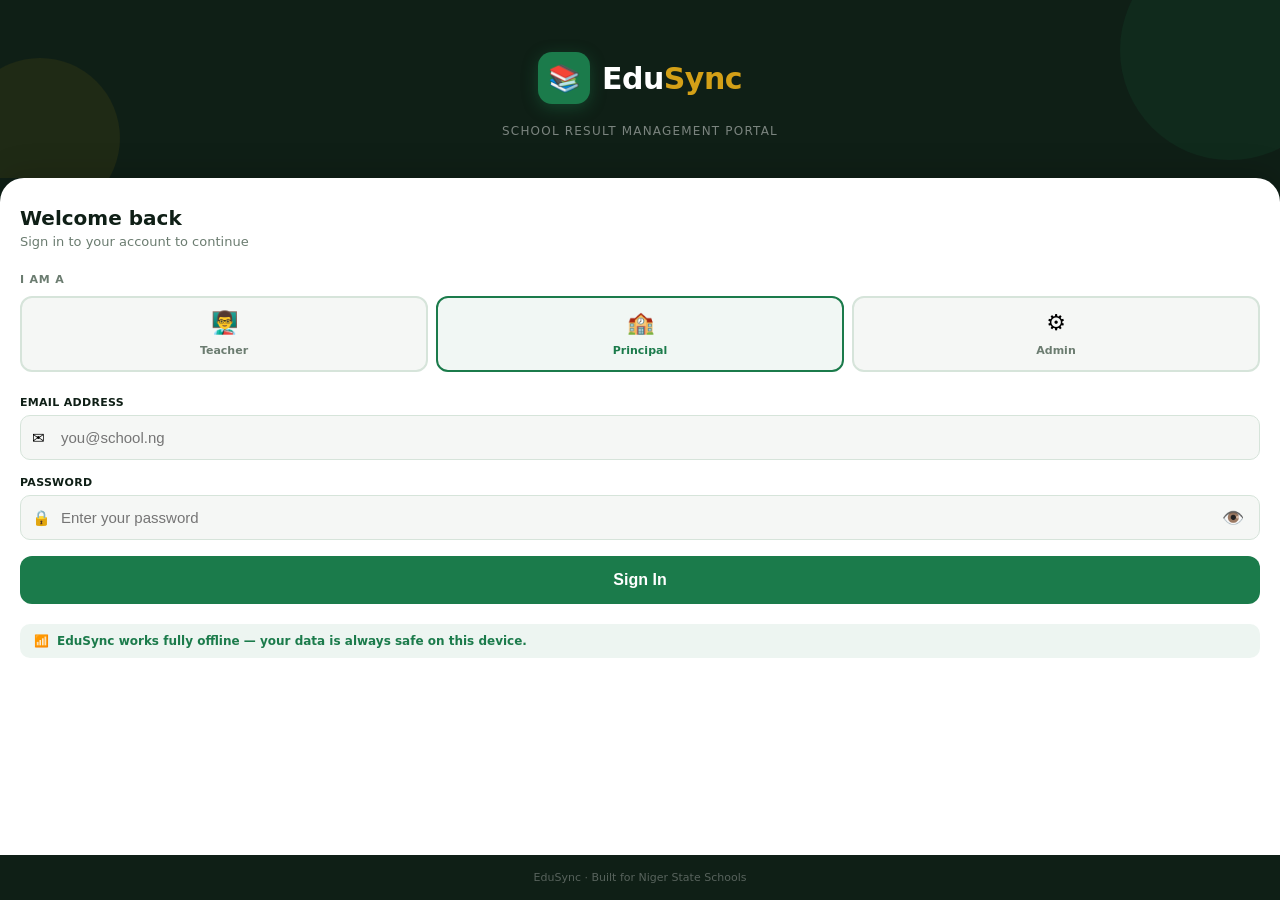
==== frontend/index.html @ 64724098 "EduSync MVP initial commit" ====
<!DOCTYPE html>
<html lang="en">
<head>
<meta charset="UTF-8">
<meta name="viewport" content="width=device-width, initial-scale=1.0">
<title>EduSync — Sign In</title>
<style>
  *, *::before, *::after { margin:0; padding:0; box-sizing:border-box; }

  :root {
    --green:#1B7B4B; --green2:#145c38; --gold:#D4A017;
    --dark:#0F1F16; --surface:#F5F7F5; --white:#FFFFFF;
    --muted:#6B7C70; --border:#D6E4DA; --error:#C0392B;
  }

  body {
    font-family: 'Segoe UI', system-ui, sans-serif;
    background: var(--dark);
    min-height: 100vh;
    display: flex;
    flex-direction: column;
  }

  /* HERO */
  .hero {
    padding: 52px 24px 40px;
    text-align: center;
    position: relative;
    overflow: hidden;
    flex-shrink: 0;
  }

  .hero::before {
    content:''; position:absolute; top:-60px; right:-60px;
    width:220px; height:220px; border-radius:50%;
    background:rgba(27,123,75,0.12);
  }
  .hero::after {
    content:''; position:absolute; bottom:-40px; left:-40px;
    width:160px; height:160px; border-radius:50%;
    background:rgba(212,160,23,0.08);
  }

  .logo-wrap {
    display:inline-flex; align-items:center; gap:12px;
    margin-bottom:20px; position:relative; z-index:1;
  }

  .logo-icon {
    width:52px; height:52px; background:var(--green);
    border-radius:14px; display:flex; align-items:center;
    justify-content:center; font-size:26px;
    box-shadow: 0 4px 16px rgba(27,123,75,0.4);
  }

  .logo-text { font-size:30px; font-weight:800; color:#fff; letter-spacing:-0.5px; }
  .logo-text span { color:var(--gold); }

  .tagline {
    font-size:12px; color:rgba(255,255,255,0.45);
    letter-spacing:1.2px; text-transform:uppercase;
    position:relative; z-index:1;
  }

  /* CARD */
  .card {
    background:var(--white);
    border-radius:24px 24px 0 0;
    padding:28px 20px 40px;
    flex:1;
    box-shadow: 0 -4px 32px rgba(0,0,0,0.2);
  }

  .card-title { font-size:20px; font-weight:800; color:var(--dark); margin-bottom:4px; }
  .card-sub   { font-size:13px; color:var(--muted); margin-bottom:24px; }

  /* ROLE TABS */
  .role-label {
    font-size:11px; font-weight:700; color:var(--muted);
    text-transform:uppercase; letter-spacing:0.8px; margin-bottom:10px;
  }

  .role-tabs { display:grid; grid-template-columns:1fr 1fr 1fr; gap:8px; margin-bottom:24px; }

  .role-tab {
    padding:12px 6px; border:2px solid var(--border);
    border-radius:12px; background:var(--surface);
    cursor:pointer; text-align:center;
    transition:all 0.2s; -webkit-tap-highlight-color:transparent;
  }

  .role-tab .tab-icon { font-size:22px; display:block; margin-bottom:4px; }
  .role-tab .tab-name { font-size:11px; font-weight:700; color:var(--muted); }

  .role-tab.active { border-color:var(--green); background:rgba(27,123,75,0.06); }
  .role-tab.active .tab-name { color:var(--green); }

  /* FIELDS */
  .field { margin-bottom:16px; }

  label {
    display:block; font-size:11px; font-weight:700;
    color:var(--dark); margin-bottom:6px;
    text-transform:uppercase; letter-spacing:0.3px;
  }

  .input-wrap { position:relative; }
  .input-wrap .icon {
    position:absolute; left:12px; top:50%;
    transform:translateY(-50%); font-size:15px; pointer-events:none;
  }

  input[type="email"],
  input[type="password"] {
    width:100%; padding:13px 13px 13px 40px;
    border:1.5px solid var(--border); border-radius:10px;
    font-size:15px; color:var(--dark); background:var(--surface);
    outline:none; transition:border-color 0.2s, background 0.2s;
    -webkit-appearance:none;
  }

  input:focus { border-color:var(--green); background:var(--white); }
  input.err   { border-color:var(--error); }

  .show-pass {
    position:absolute; right:12px; top:50%; transform:translateY(-50%);
    background:none; border:none; cursor:pointer; font-size:18px;
    color:var(--muted); padding:4px; -webkit-tap-highlight-color:transparent;
  }

  /* BANNER */
  .banner {
    display:none; align-items:center; gap:8px;
    padding:11px 13px; border-radius:8px;
    font-size:13px; margin-bottom:14px;
  }
  .banner.show { display:flex; }
  .banner-error { background:#FDF0EE; border:1px solid #F5C6C0; color:var(--error); }

  /* BUTTON */
  .btn-login {
    width:100%; padding:15px; background:var(--green); color:#fff;
    border:none; border-radius:12px; font-size:16px; font-weight:700;
    cursor:pointer; transition:background 0.2s, transform 0.1s;
    display:flex; align-items:center; justify-content:center; gap:8px;
    -webkit-tap-highlight-color:transparent;
  }
  .btn-login:active { transform:scale(0.98); background:var(--green2); }
  .btn-login:disabled { opacity:0.6; cursor:not-allowed; }

  .spinner {
    display:none; width:18px; height:18px;
    border:2px solid rgba(255,255,255,0.4); border-top-color:#fff;
    border-radius:50%; animation:spin 0.7s linear infinite;
  }
  @keyframes spin { to { transform:rotate(360deg); } }

  /* OFFLINE PILL */
  .offline-pill {
    display:flex; align-items:center; gap:8px;
    background:rgba(27,123,75,0.08); border-radius:10px;
    padding:10px 14px; margin-top:20px;
    font-size:12px; color:var(--green); font-weight:600;
  }

  .footer {
    text-align:center; font-size:11px; color:rgba(255,255,255,0.3);
    padding:16px; background:var(--dark);
  }
</style>
</head>
<body>

<div class="hero">
  <div class="logo-wrap">
    <div class="logo-icon">📚</div>
    <div class="logo-text">Edu<span>Sync</span></div>
  </div>
  <div class="tagline">School Result Management Portal</div>
</div>

<div class="card">
  <div class="card-title">Welcome back</div>
  <div class="card-sub">Sign in to your account to continue</div>

  <div class="role-label">I am a</div>
  <div class="role-tabs">
    <div class="role-tab" data-role="teacher" onclick="selectRole(this)">
      <span class="tab-icon">👨‍🏫</span>
      <span class="tab-name">Teacher</span>
    </div>
    <div class="role-tab active" data-role="school_admin" onclick="selectRole(this)">
      <span class="tab-icon">🏫</span>
      <span class="tab-name">Principal</span>
    </div>
    <div class="role-tab" data-role="super_admin" onclick="selectRole(this)">
      <span class="tab-icon">⚙️</span>
      <span class="tab-name">Admin</span>
    </div>
  </div>

  <div class="banner banner-error" id="errBanner">
    <span>⚠️</span><span id="errText">Invalid credentials. Please try again.</span>
  </div>

  <div class="field">
    <label for="email">Email Address</label>
    <div class="input-wrap">
      <span class="icon">✉️</span>
      <input type="email" id="email" placeholder="you@school.ng" autocomplete="email">
    </div>
  </div>

  <div class="field">
    <label for="password">Password</label>
    <div class="input-wrap">
      <span class="icon">🔒</span>
      <input type="password" id="password" placeholder="Enter your password" autocomplete="current-password">
      <button class="show-pass" onclick="togglePass()" type="button" id="showBtn">👁️</button>
    </div>
  </div>

  <button class="btn-login" id="loginBtn" onclick="handleLogin()">
    <span id="btnText">Sign In</span>
    <div class="spinner" id="spinner"></div>
  </button>

  <div class="offline-pill">
    <span>📶</span>
    <span>EduSync works fully offline — your data is always safe on this device.</span>
  </div>
</div>

<div class="footer">EduSync · Built for Niger State Schools</div>

<script>
const API_BASE = 'http://localhost:8000';
let selectedRole = 'school_admin';

function selectRole(el) {
  document.querySelectorAll('.role-tab').forEach(t => t.classList.remove('active'));
  el.classList.add('active');
  selectedRole = el.dataset.role;
  clearErr();
}

function togglePass() {
  const inp = document.getElementById('password');
  const btn = document.getElementById('showBtn');
  const visible = inp.type === 'text';
  inp.type = visible ? 'password' : 'text';
  btn.textContent = visible ? '👁️' : '🙈';
}

function clearErr() {
  document.getElementById('errBanner').classList.remove('show');
  document.getElementById('email').classList.remove('err');
  document.getElementById('password').classList.remove('err');
}

function showErr(msg) {
  document.getElementById('errText').textContent = msg;
  document.getElementById('errBanner').classList.add('show');
}

function setLoading(on) {
  const btn = document.getElementById('loginBtn');
  const txt = document.getElementById('btnText');
  const sp  = document.getElementById('spinner');
  btn.disabled = on;
  txt.textContent = on ? 'Signing in…' : 'Sign In';
  sp.style.display = on ? 'block' : 'none';
}

async function handleLogin() {
  clearErr();
  const email    = document.getElementById('email').value.trim();
  const password = document.getElementById('password').value;

  if (!email) { showErr('Enter your email address.'); document.getElementById('email').classList.add('err'); return; }
  if (!email.includes('@')) { showErr('Enter a valid email address.'); document.getElementById('email').classList.add('err'); return; }
  if (!password) { showErr('Enter your password.'); document.getElementById('password').classList.add('err'); return; }

  setLoading(true);

  try {
    const res = await fetch(`${API_BASE}/auth/login`, {
      method: 'POST',
      headers: { 'Content-Type': 'application/json' },
      body: JSON.stringify({ email, password })
    });

    const data = await res.json();

    if (!res.ok) {
      showErr(data.detail || 'Incorrect email or password.');
      document.getElementById('email').classList.add('err');
      document.getElementById('password').classList.add('err');
      setLoading(false);
      return;
    }

    // Validate role matches selected tab
    if (data.role !== selectedRole) {
      showErr(`This account is not a ${selectedRole.replace('_', ' ')}. Please select the correct role.`);
      setLoading(false);
      return;
    }

    // Save token + user
    localStorage.setItem('es_token', data.token);
    localStorage.setItem('es_user', JSON.stringify({
      id: data.user_id,
      name: data.full_name,
      role: data.role,
      school_id: data.school_id
    }));

    // Route by role
    if (data.role === 'super_admin') {
      window.location.href = 'admin.html';
    } else if (data.role === 'school_admin') {
      window.location.href = 'principal.html';
    } else {
      window.location.href = 'teacher.html';
    }

  } catch (e) {
    // Offline fallback — check cached token
    const cached = localStorage.getItem('es_token');
    const cachedUser = localStorage.getItem('es_user');
    if (cached && cachedUser) {
      const u = JSON.parse(cachedUser);
      if (u.role === selectedRole) {
        showErr('');
        if (u.role === 'super_admin') window.location.href = 'admin.html';
        else if (u.role === 'school_admin') window.location.href = 'principal.html';
        else window.location.href = 'teacher.html';
        return;
      }
    }
    showErr('Cannot connect to server. Check your internet or try again.');
  }

  setLoading(false);
}

document.addEventListener('keydown', e => { if (e.key === 'Enter') handleLogin(); });

// If already logged in, redirect
const existingUser = localStorage.getItem('es_user');
if (existingUser) {
  try {
    const u = JSON.parse(existingUser);
    if (u.role === 'super_admin') window.location.href = 'admin.html';
    else if (u.role === 'school_admin') window.location.href = 'principal.html';
    else window.location.href = 'teacher.html';
  } catch(e) {}
}
</script>
</body>
</html>
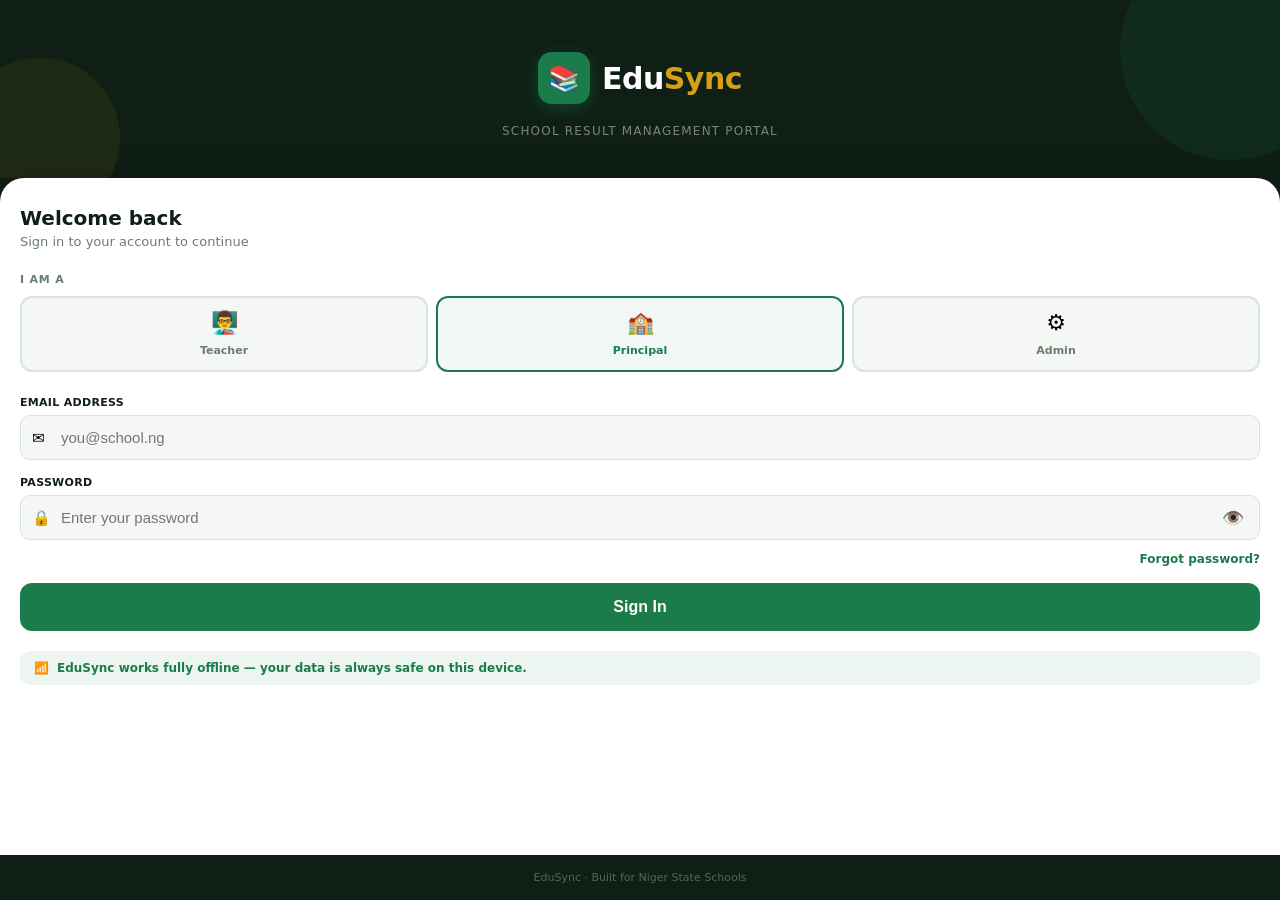
==== commit 163ce84c: "fix: teacher form, password visibility, forgot password" ====
--- a/frontend/index.html
+++ b/frontend/index.html
@@ -215,9 +215,13 @@
     <label for="password">Password</label>
     <div class="input-wrap">
       <span class="icon">🔒</span>
-      <input type="password" id="password" placeholder="Enter your password" autocomplete="current-password">
-      <button class="show-pass" onclick="togglePass()" type="button" id="showBtn">👁️</button>
-    </div>
+      <input type="password" id="password" placeholder="Enter your password" autocomplete="current-password" style="padding-left:40px; padding-right:48px;">
+      <button class="show-pass" onclick="togglePass()" type="button" id="showBtn" style="position:absolute;right:12px;top:50%;transform:translateY(-50%);">👁️</button>
+    </div>
+  </div>
+
+  <div style="text-align:right; margin-top:-8px; margin-bottom:16px;">
+    <a href="forgot-password.html" style="font-size:12px; color:var(--green); font-weight:600; text-decoration:none;">Forgot password?</a>
   </div>
 
   <button class="btn-login" id="loginBtn" onclick="handleLogin()">
